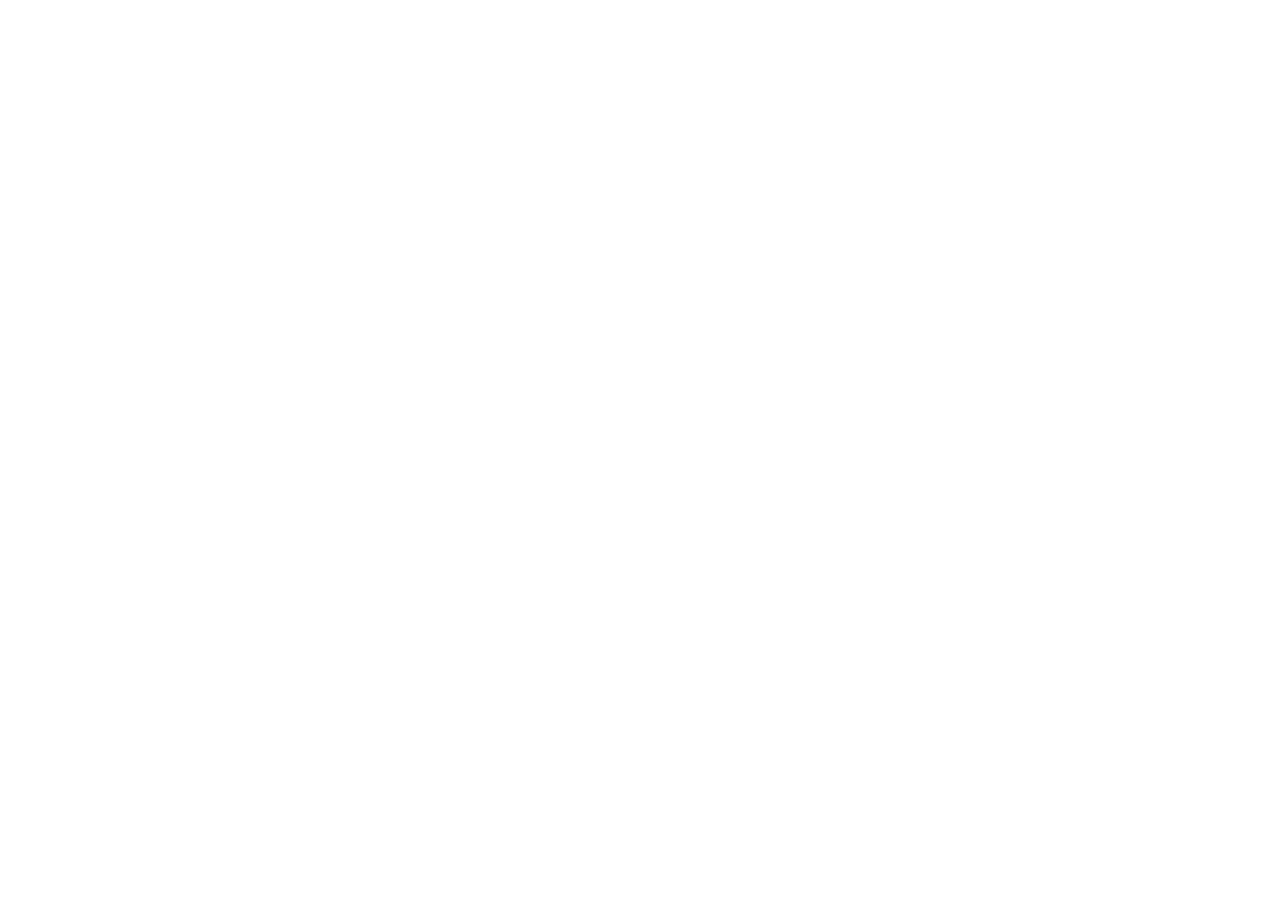
==== index.html @ ca8a588e "Initial commit" ====
<!DOCTYPE html>
<html>
<head>
    <title>Tedee Bridge API</title>
    <!-- Needed for adaptive design -->
    <meta charset="utf-8"/>
    <meta name="viewport" content="width=device-width, initial-scale=1">
    <link href="https://fonts.googleapis.com/css?family=Montserrat:300,400,700|Roboto:300,400,700" rel="stylesheet">

    <!--
    ReDoc doesn't change outer page styles
    -->
    <style>
        body {
            margin: 0;
            padding: 0;
        }
    </style>
</head>
<body>
<redoc spec-url='spec.json'></redoc>
<script src="https://cdn.redoc.ly/redoc/latest/bundles/redoc.standalone.js"> </script>
</body>
</html>
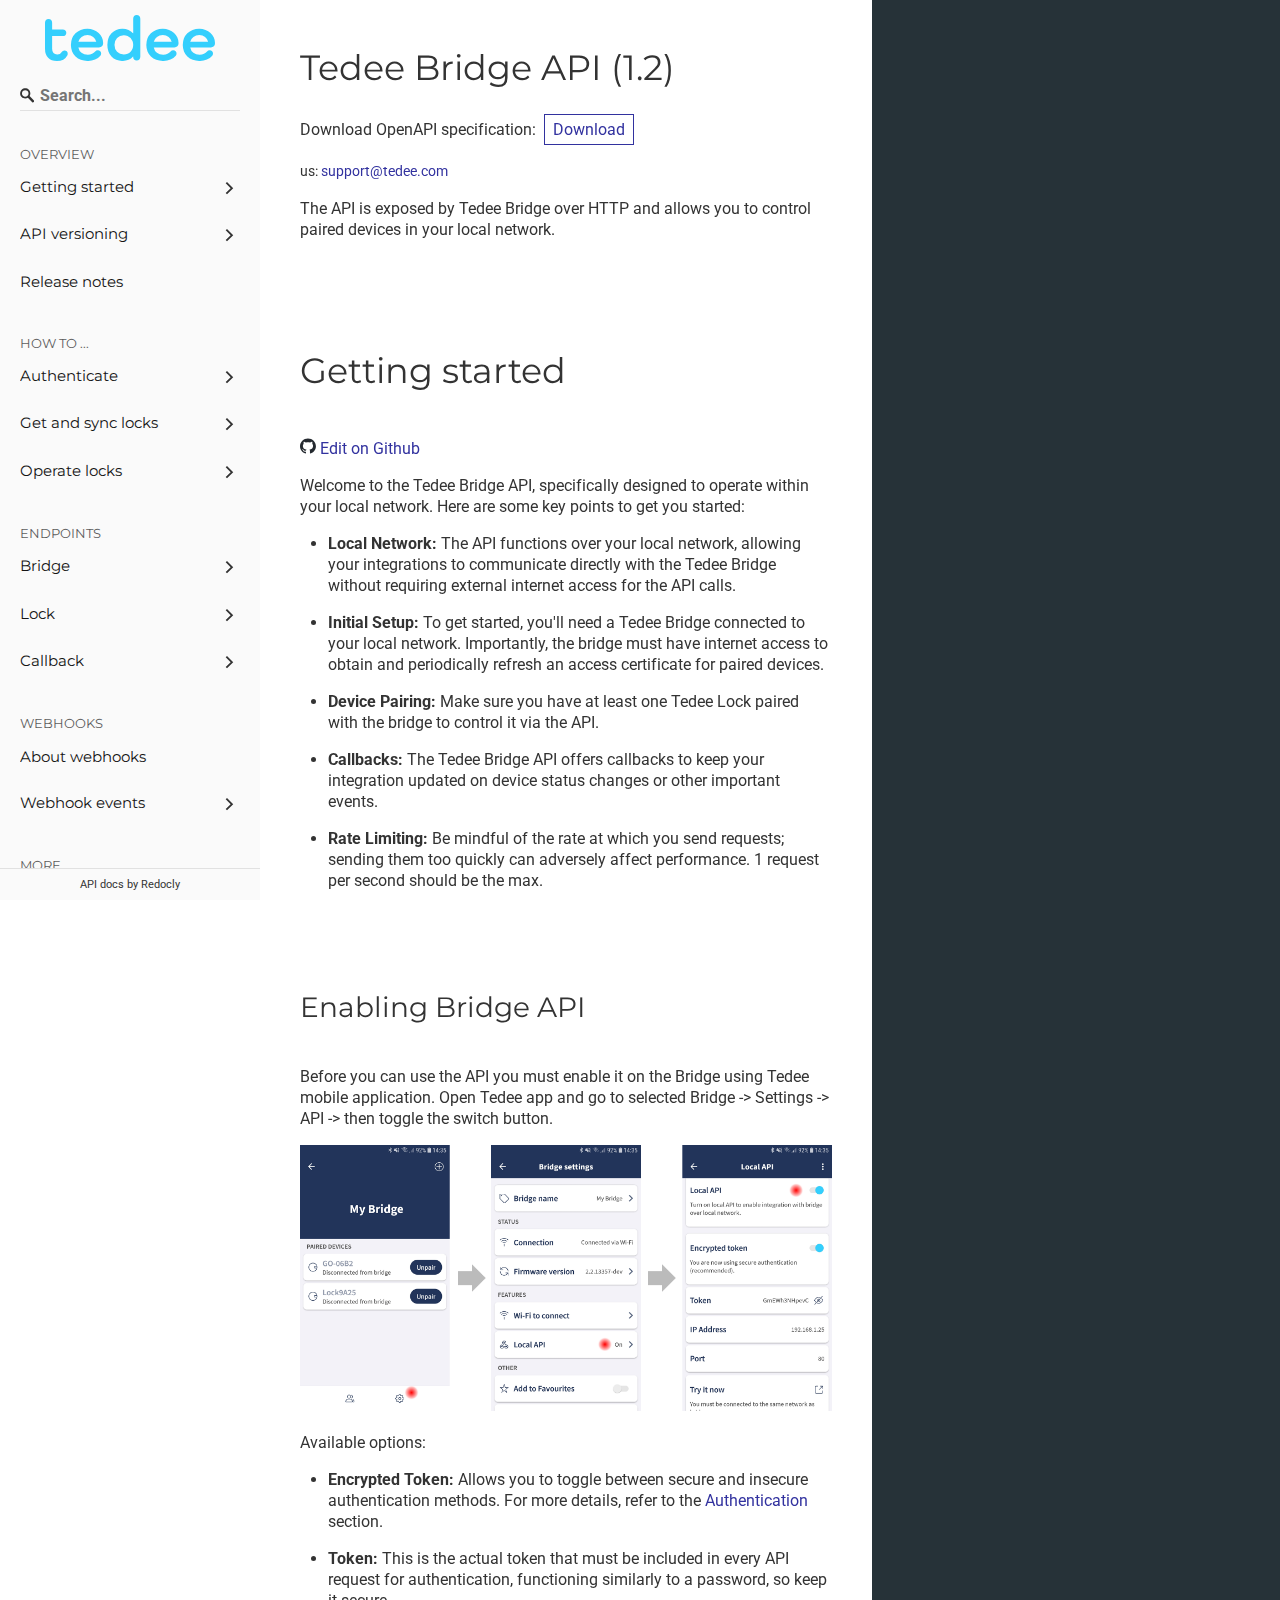
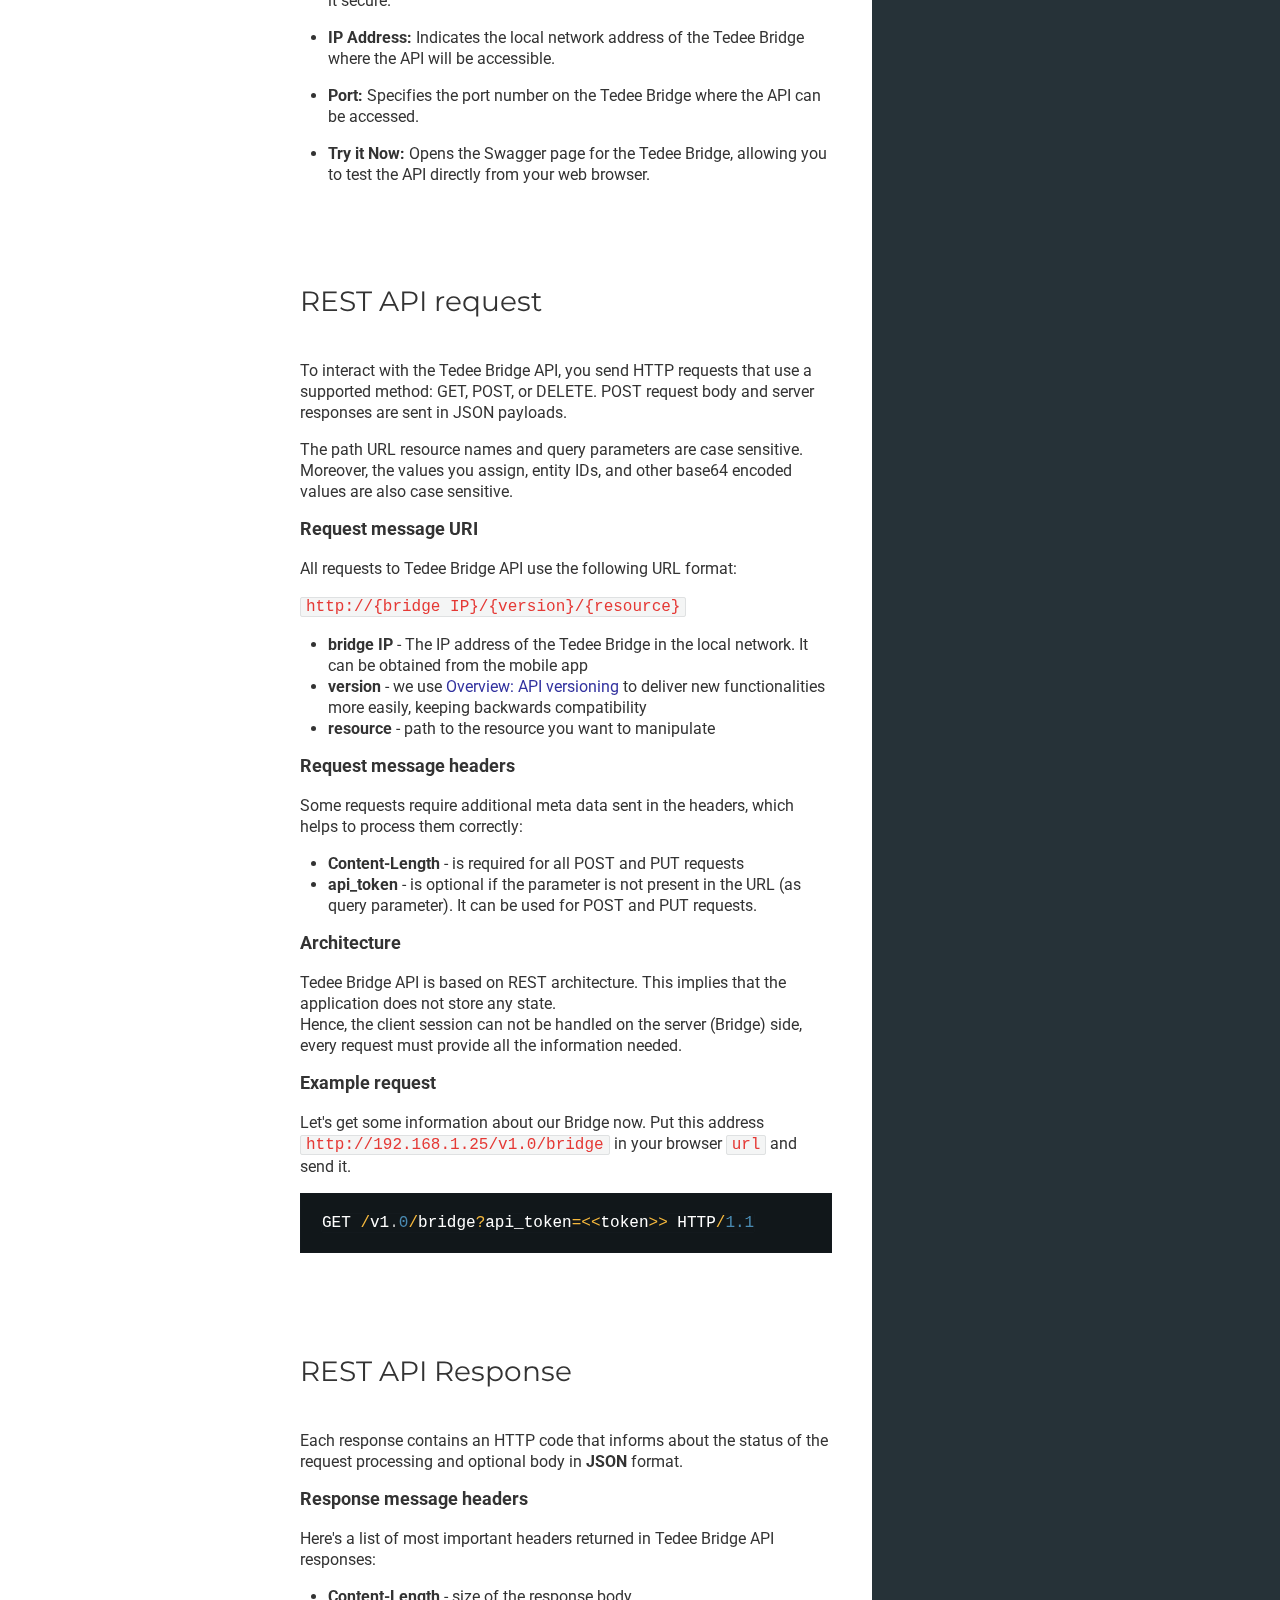
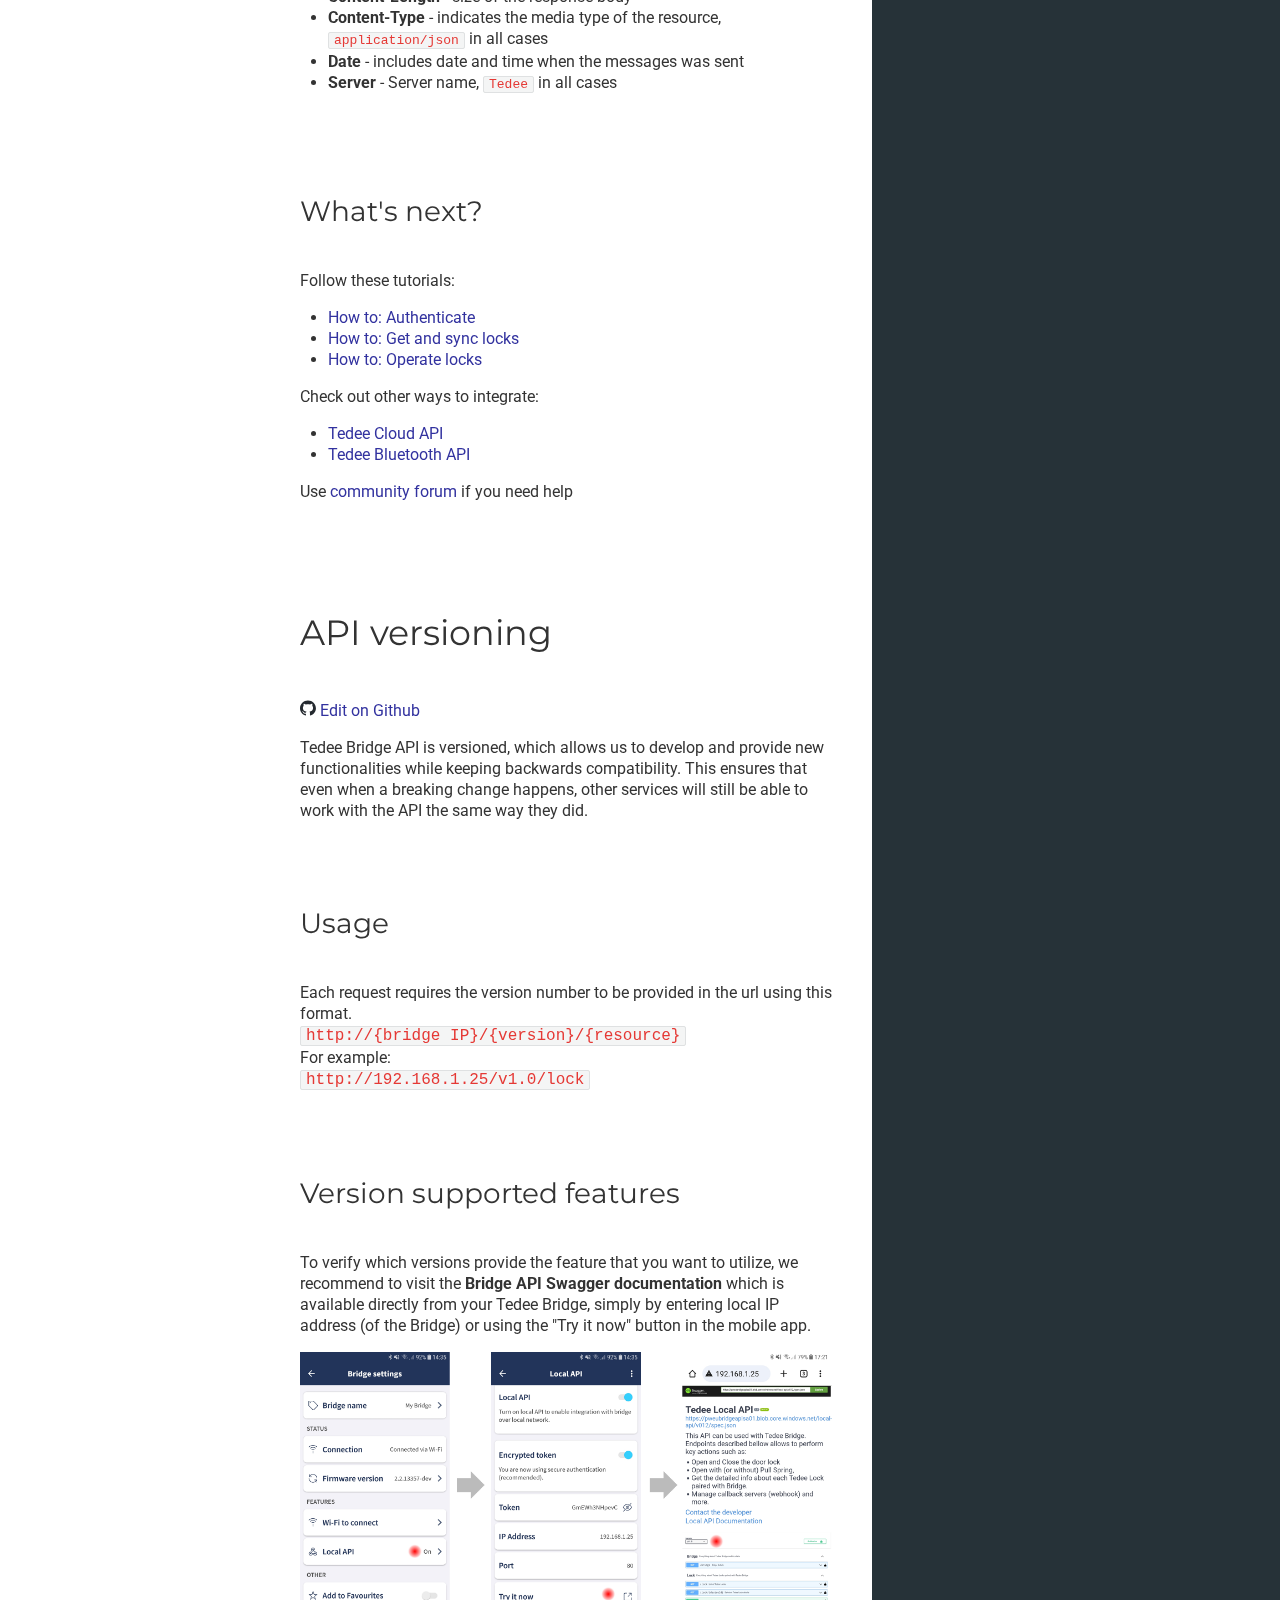
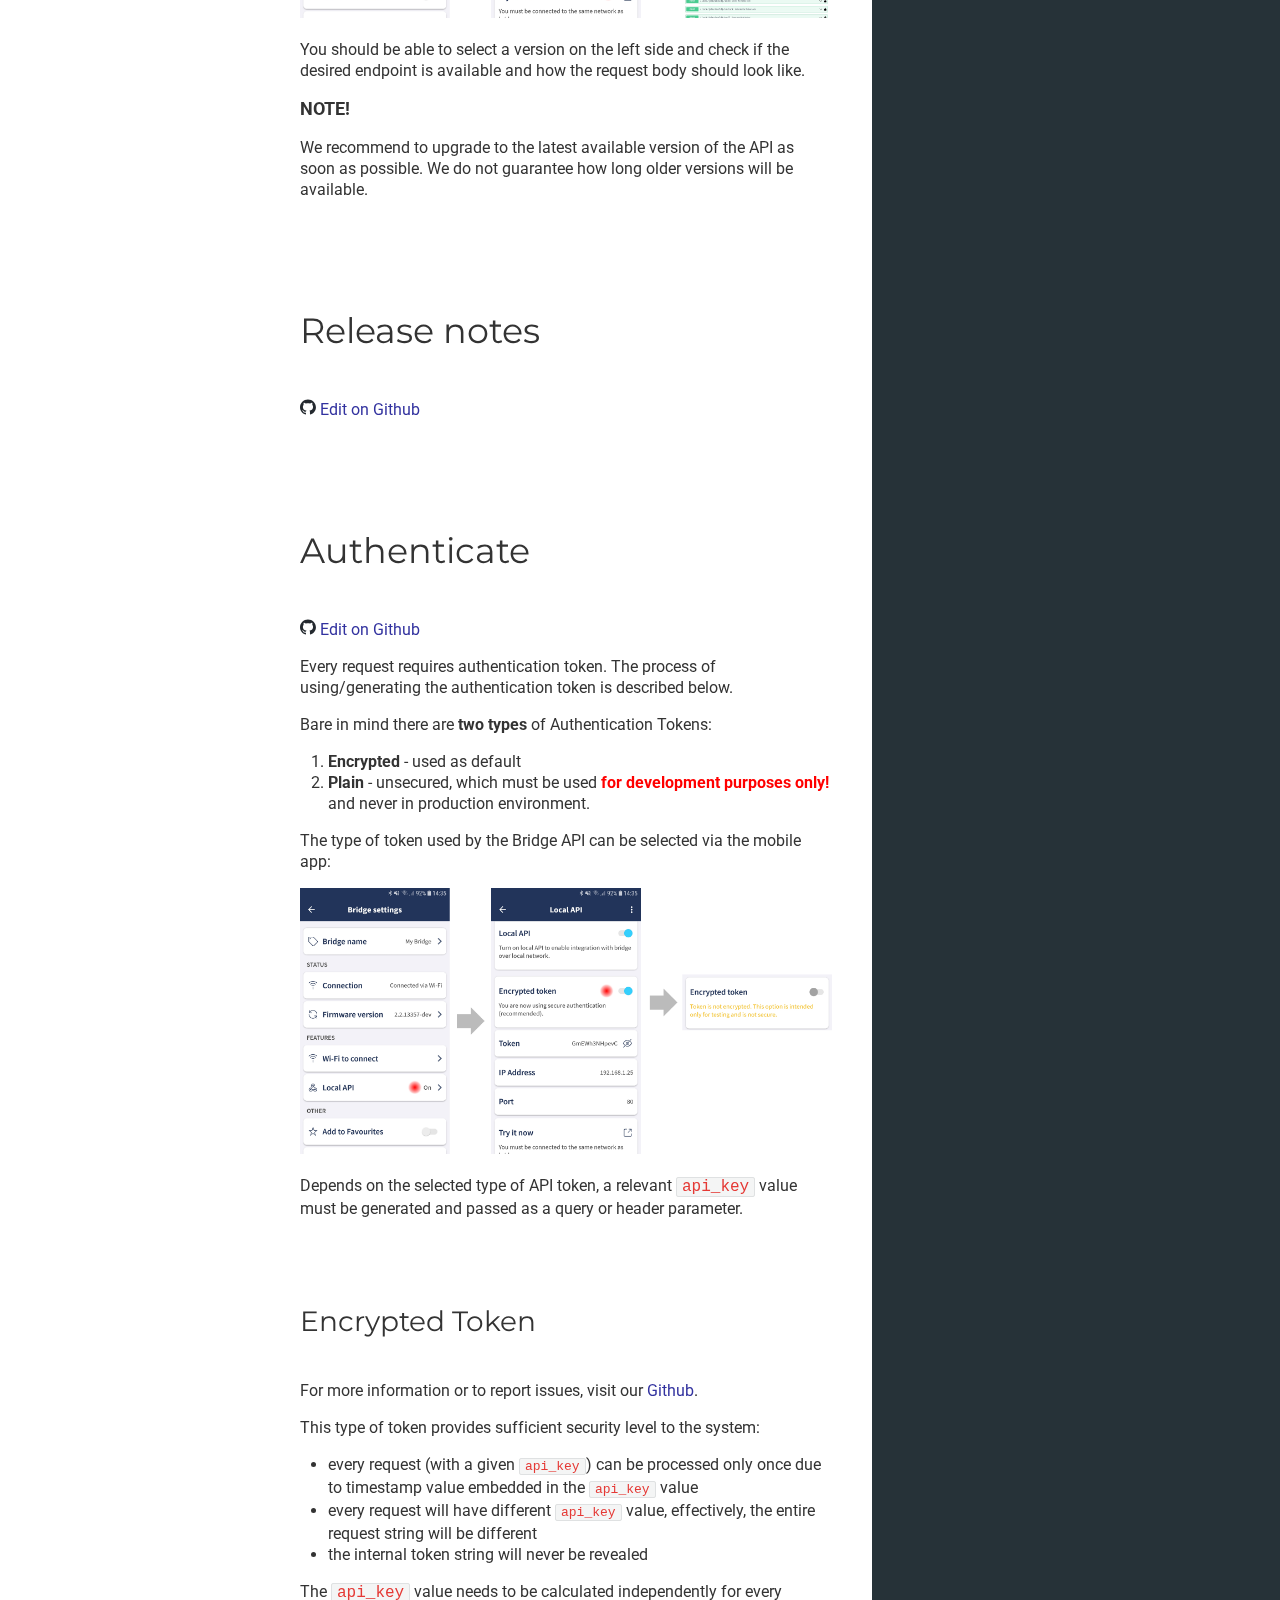
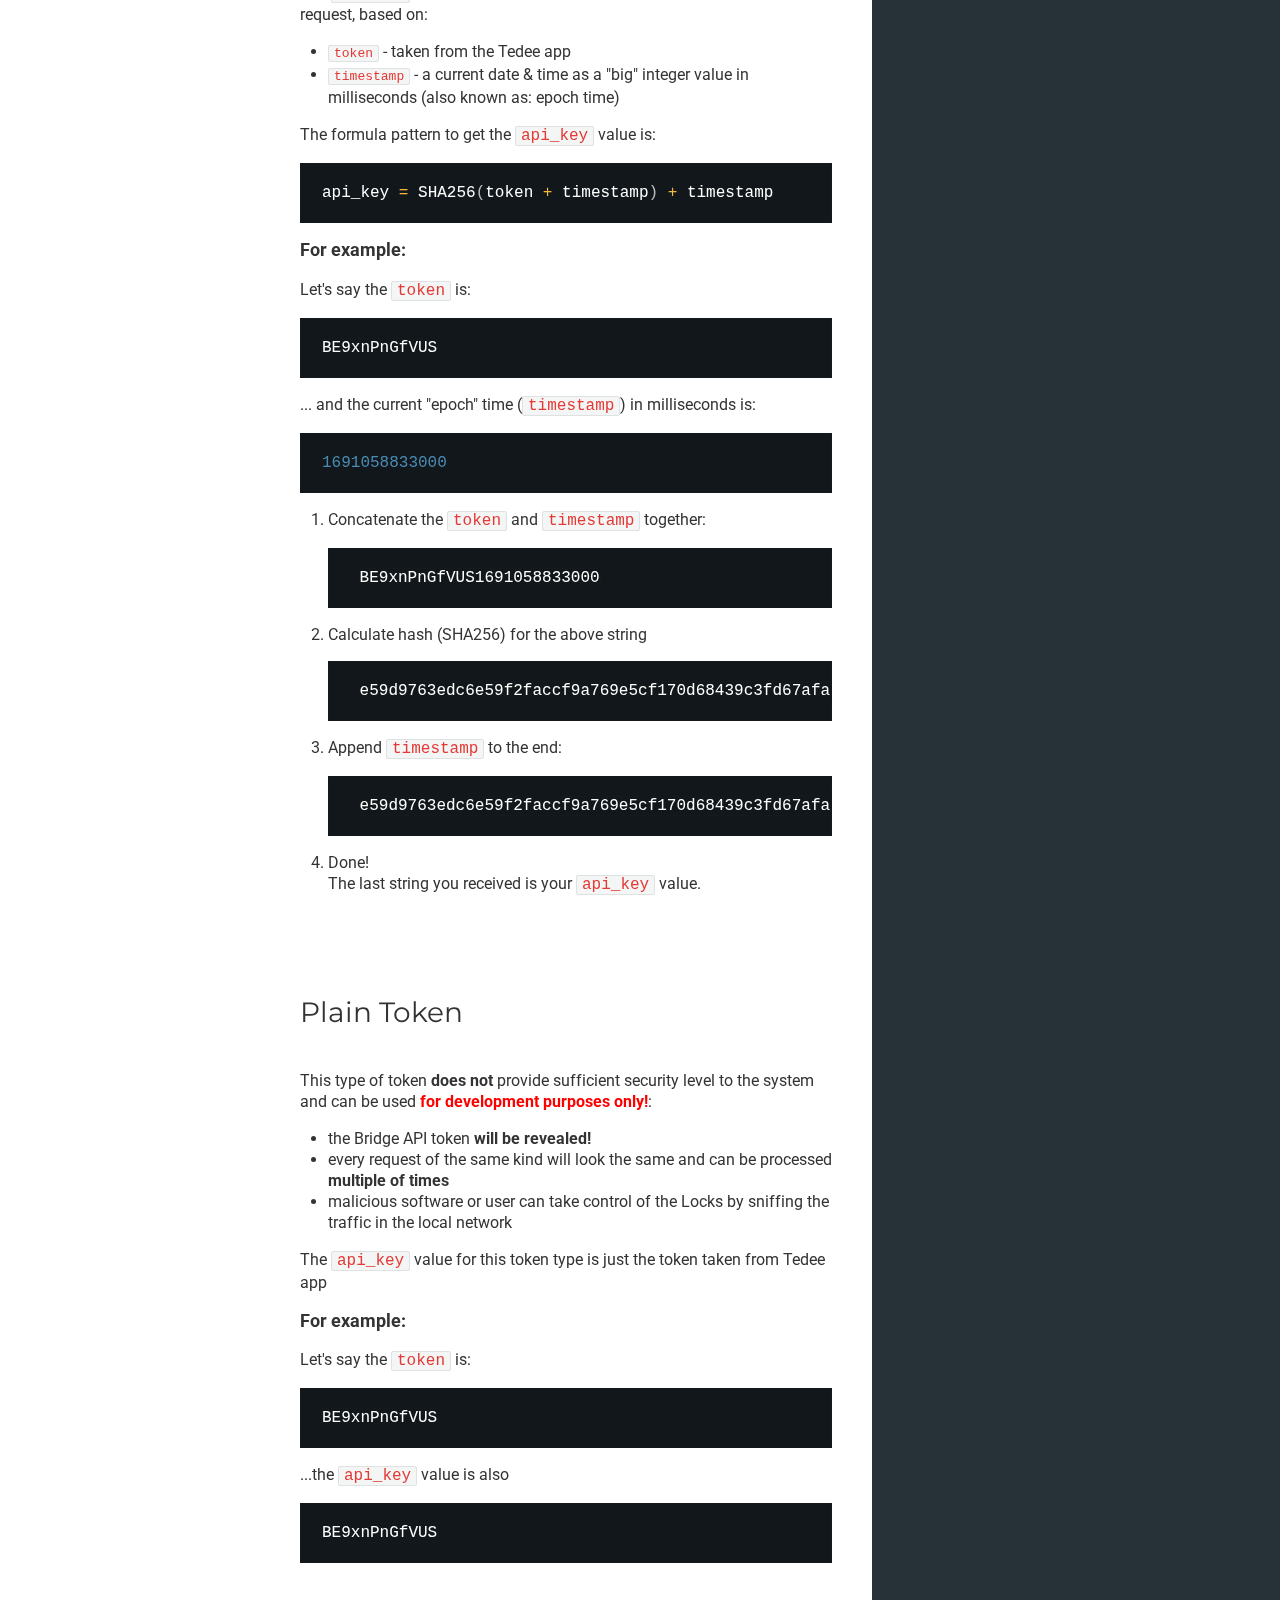
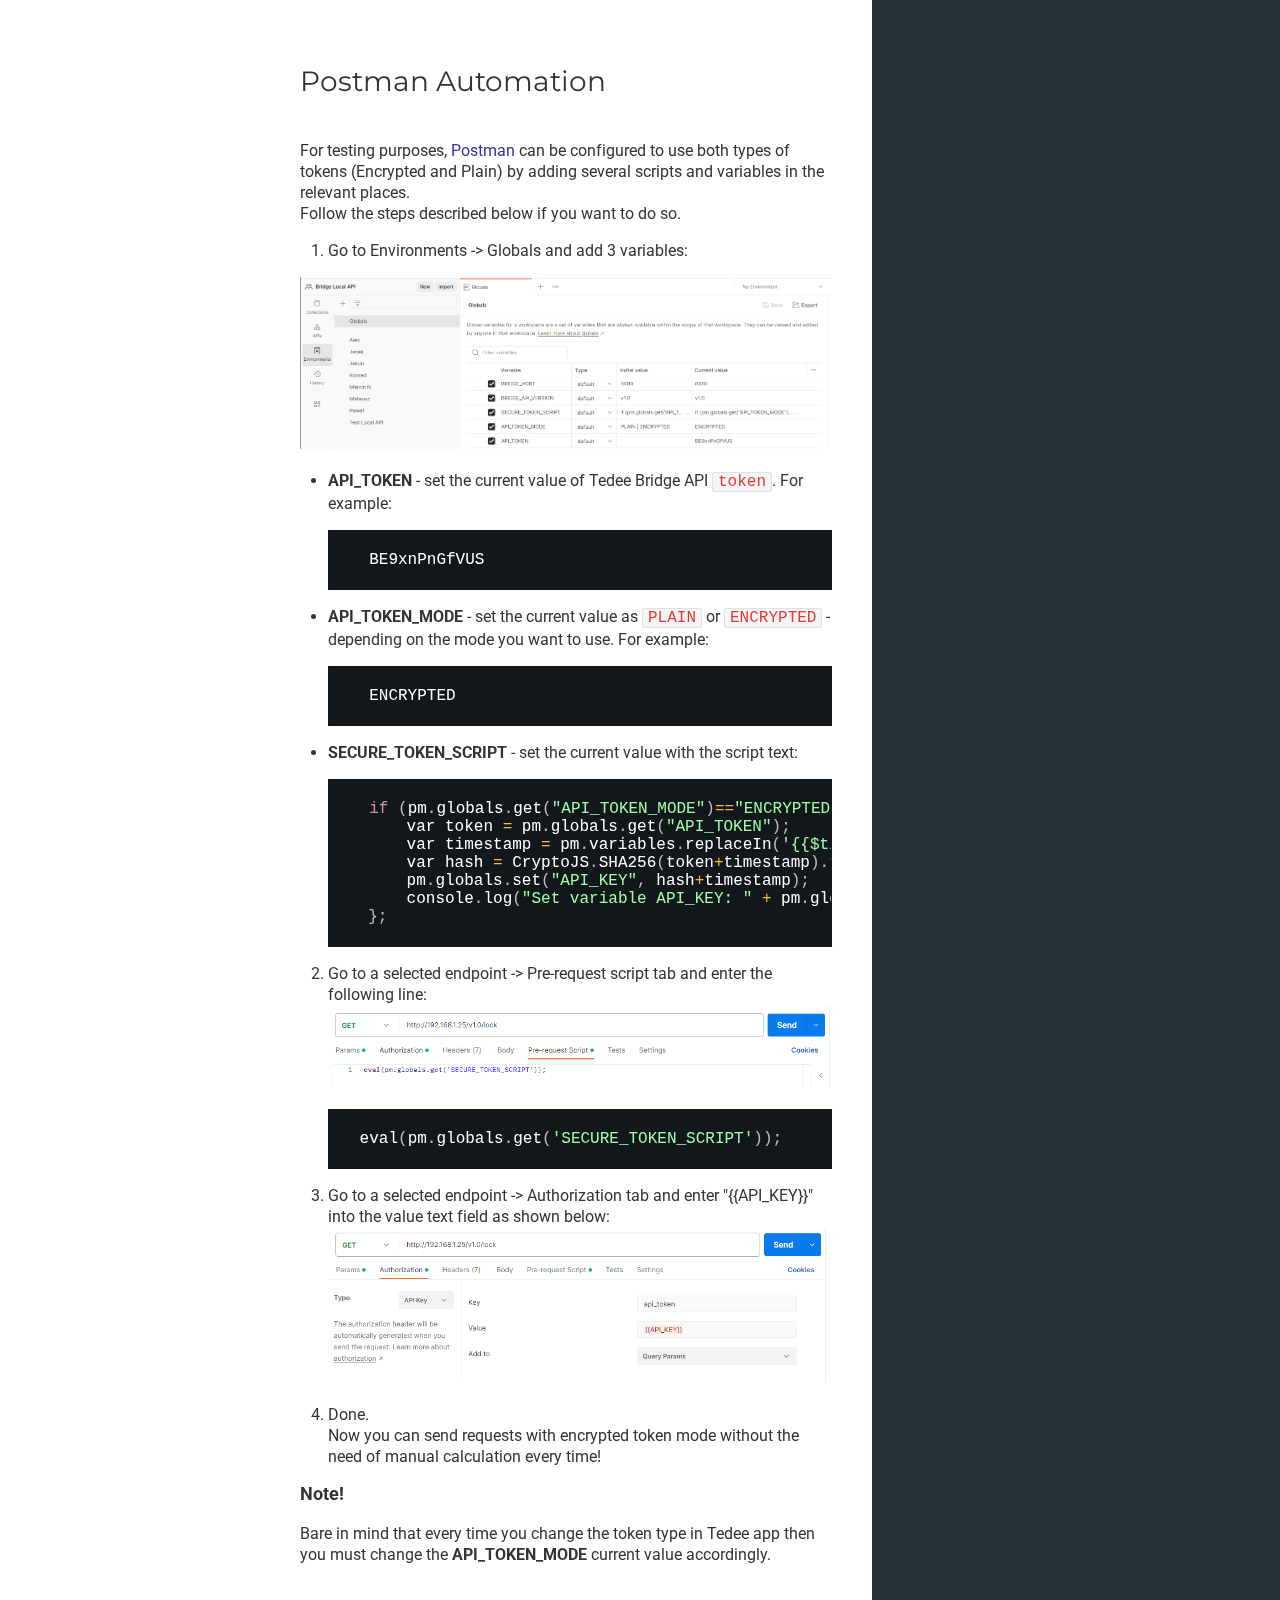
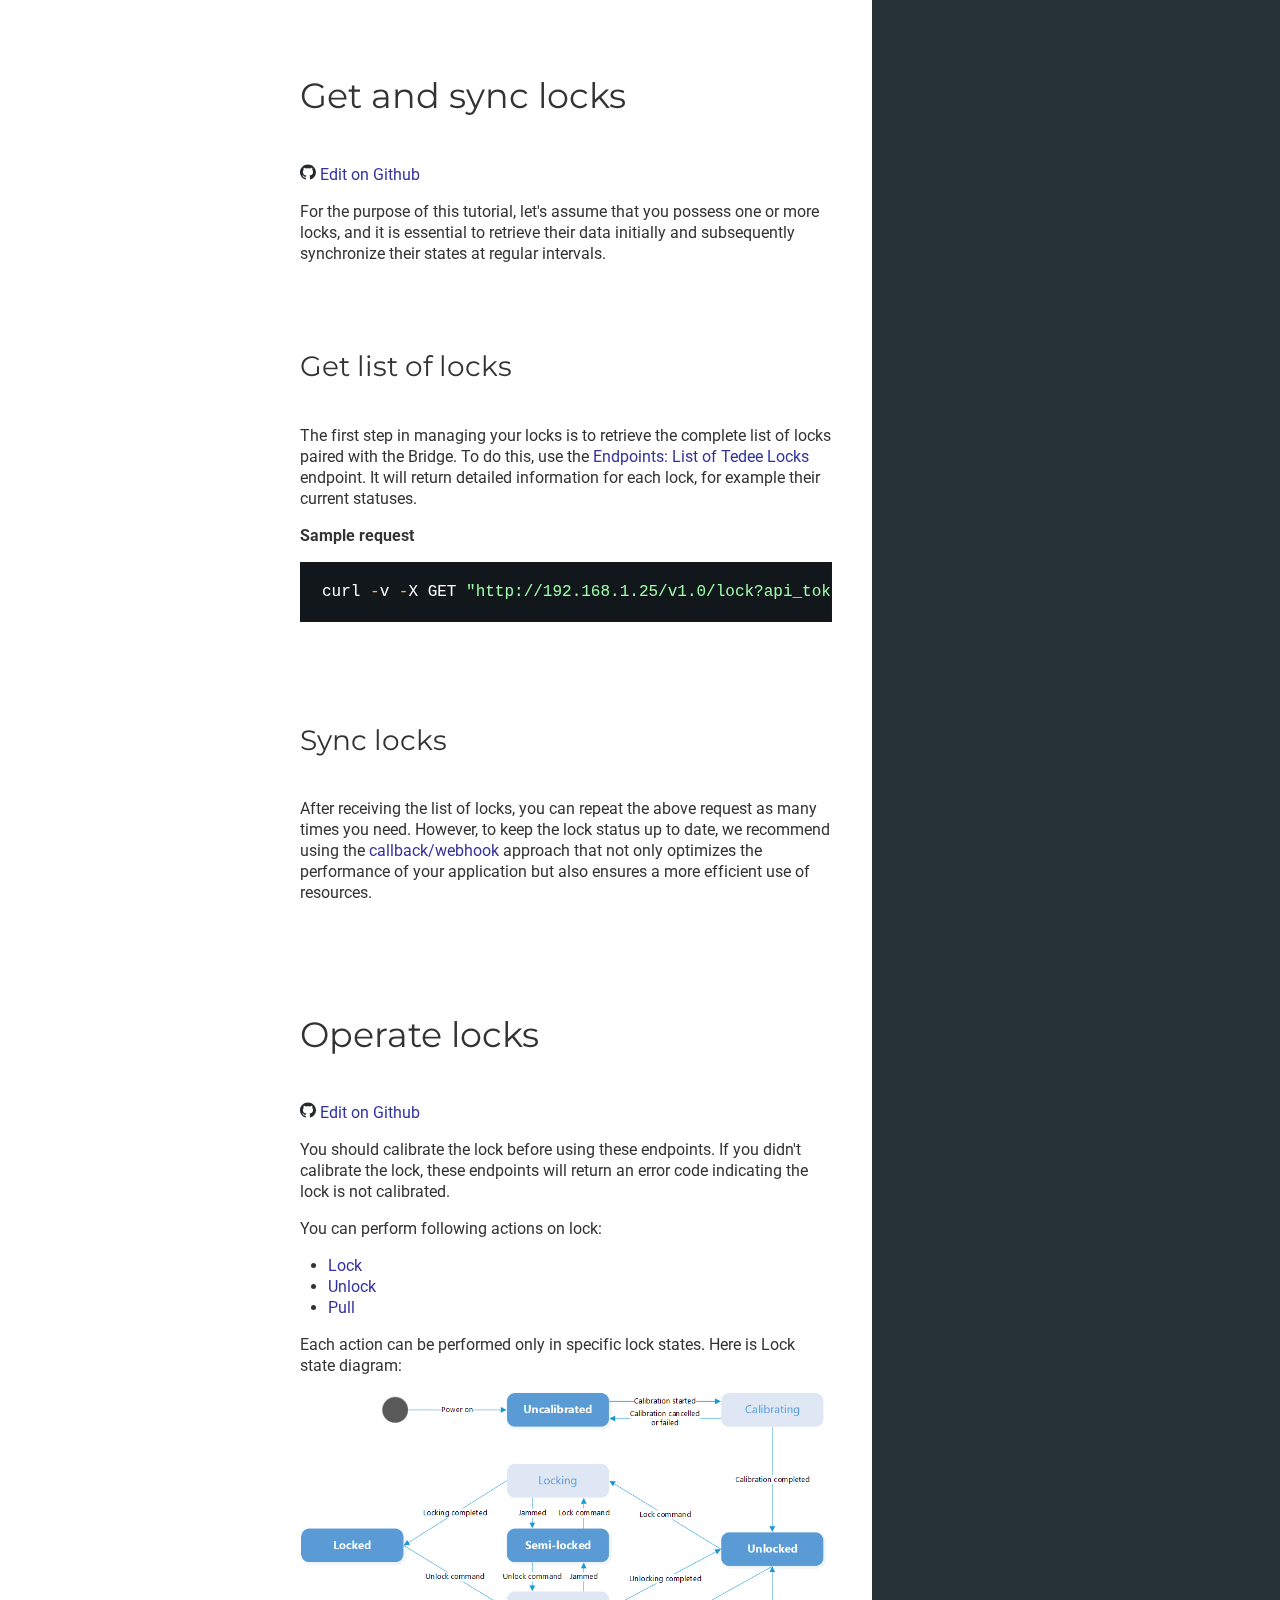
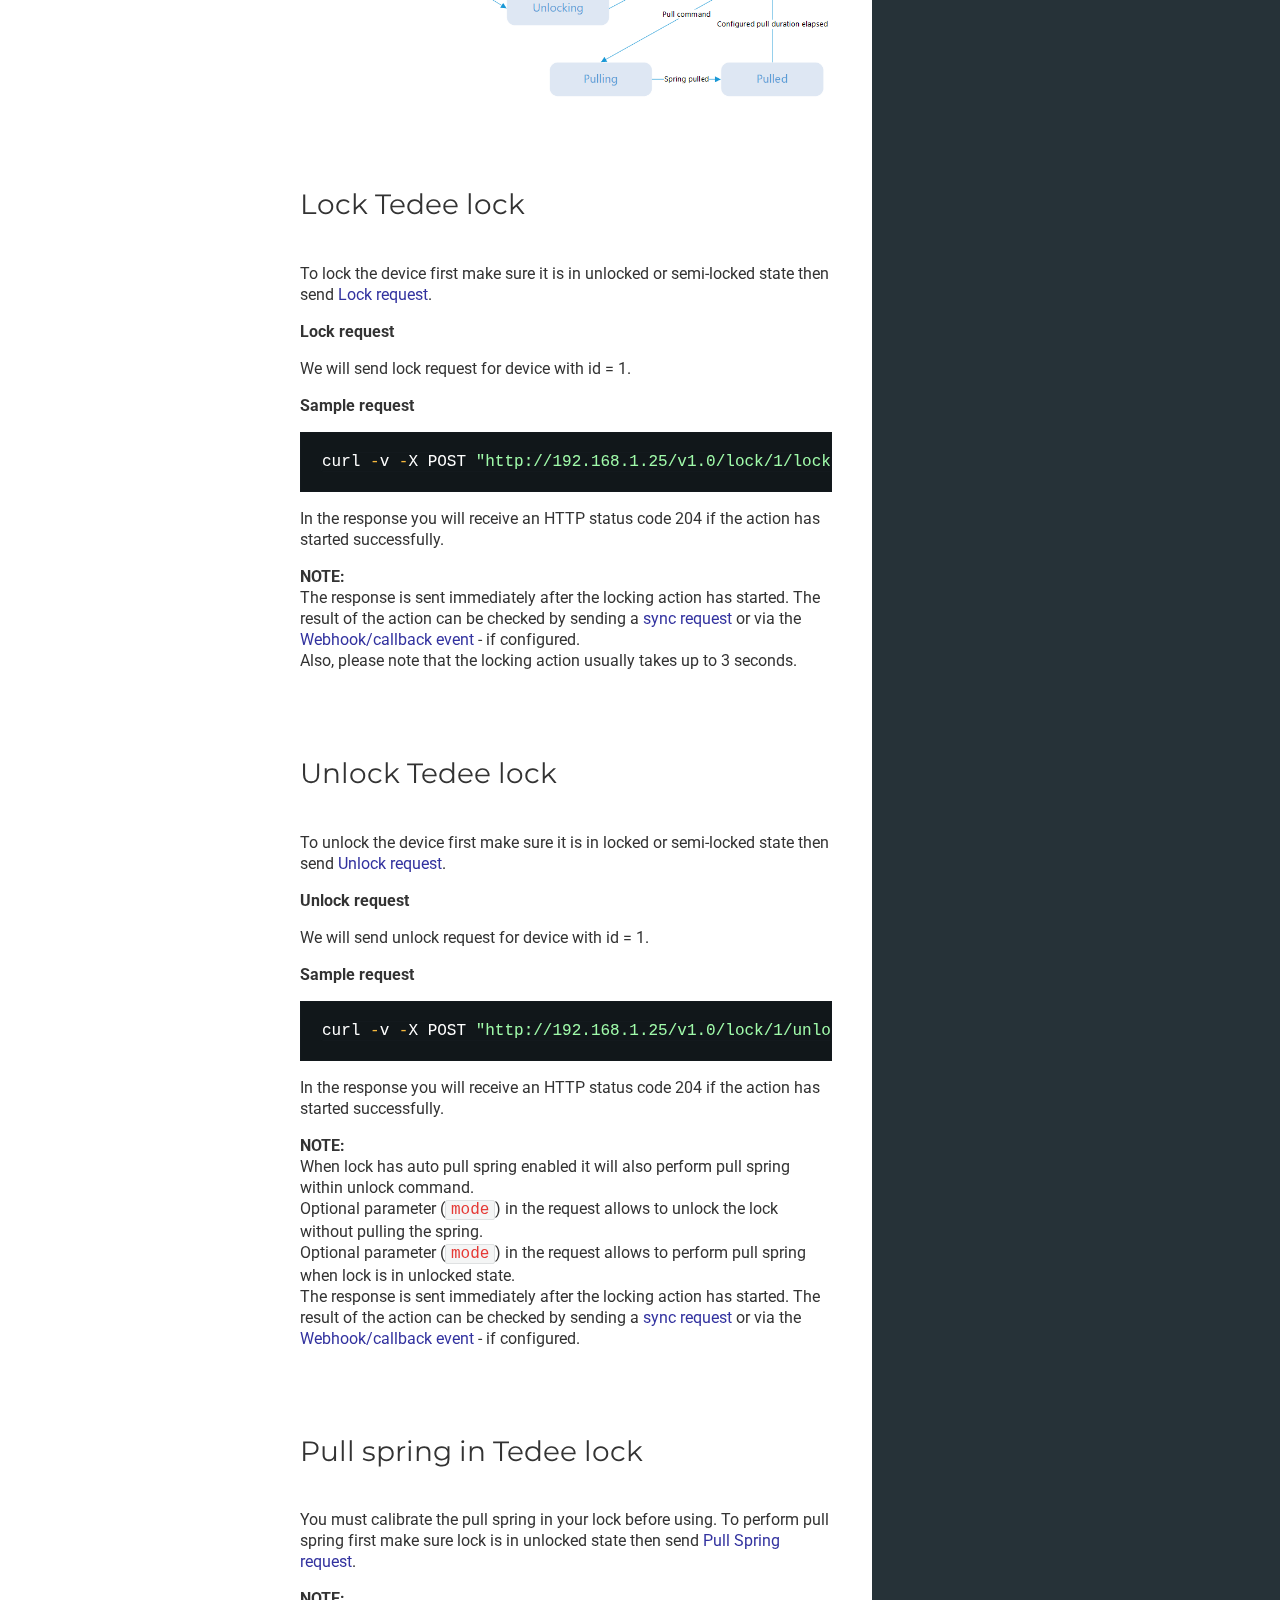
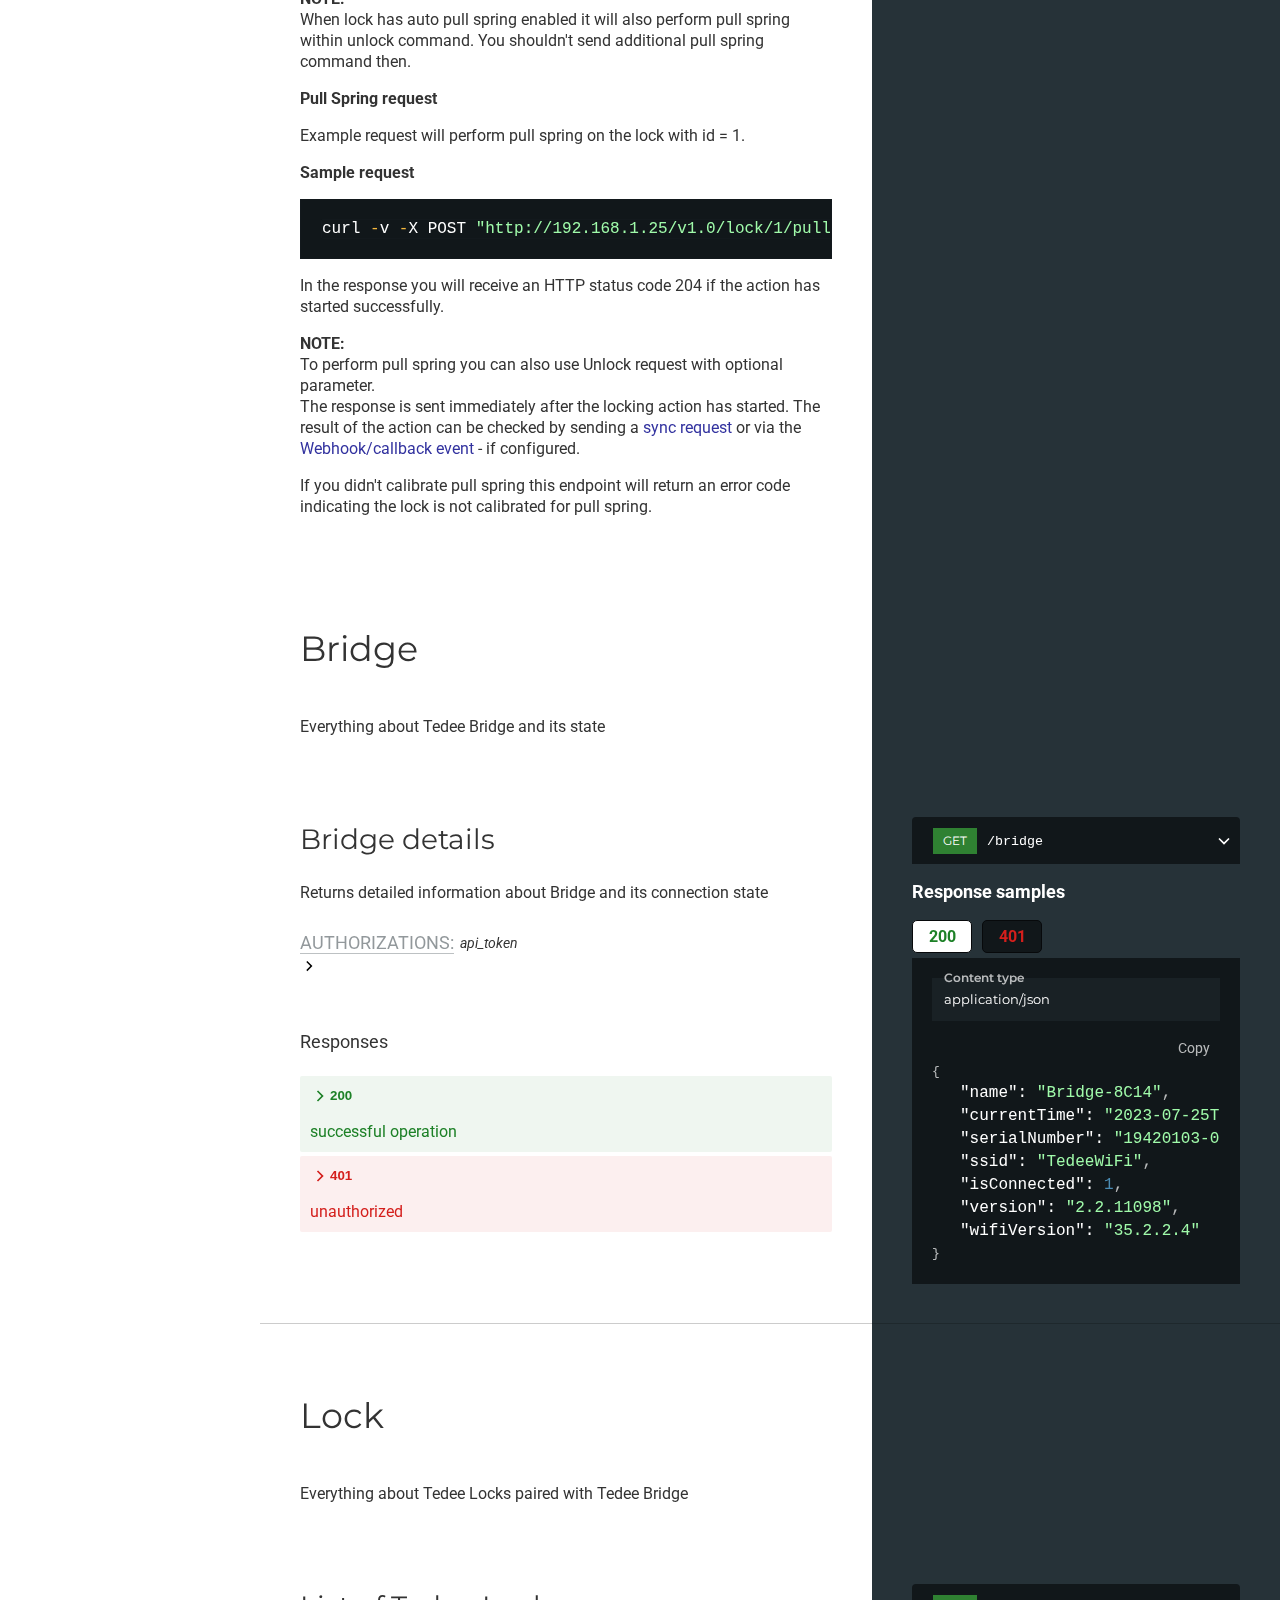
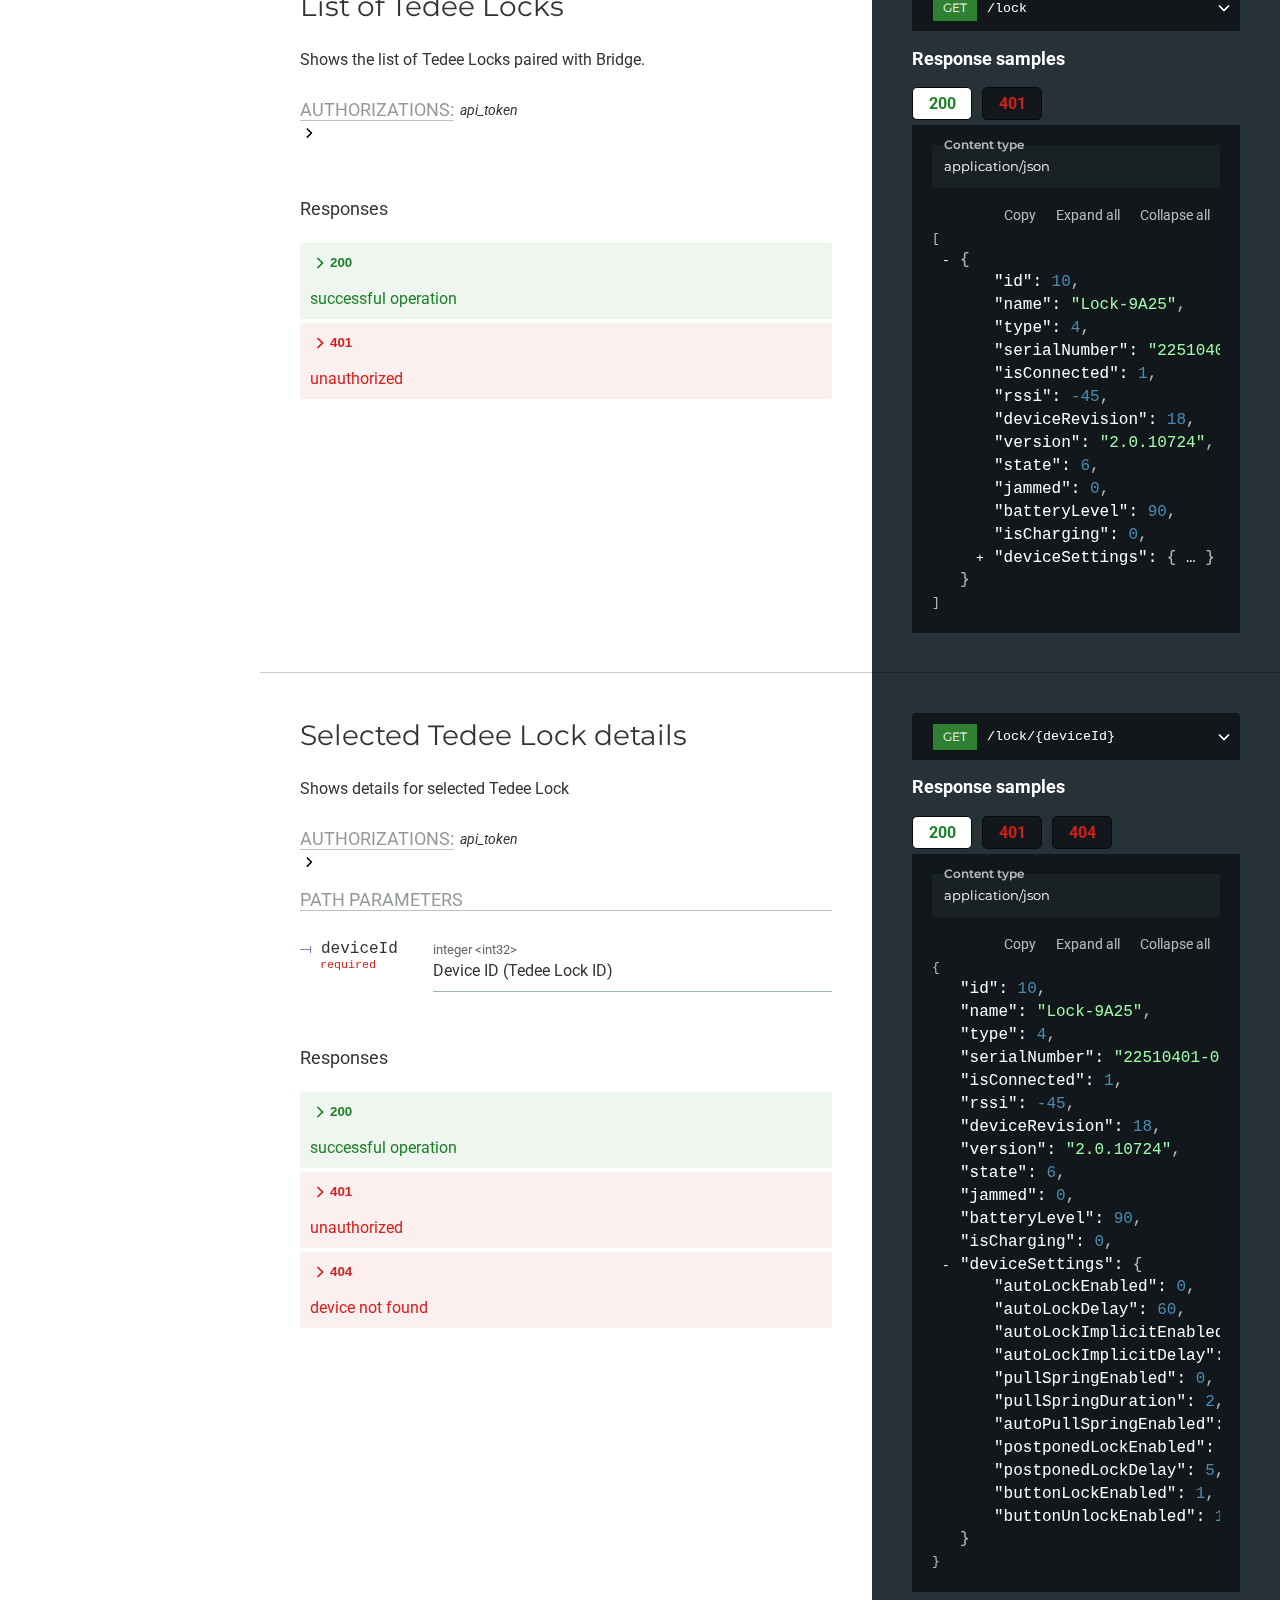
==== commit d7aef3e4: "Static redoc script (#24)" ====
--- a/index.html
+++ b/index.html
@@ -1,9 +1,22 @@
 <!DOCTYPE html>
 <html>
+
 <head>
+    <!-- Google tag (gtag.js) -->
+    <script async src="https://www.googletagmanager.com/gtag/js?id=G-03L28GH968"></script>
+    <script>window.dataLayer = window.dataLayer || [];
+
+        function gtag() {
+            dataLayer.push(arguments);
+        }
+
+        gtag('js', new Date());
+        gtag('config', 'G-03L28GH968'); </script>
     <title>Tedee Bridge API</title>
     <!-- Needed for adaptive design -->
-    <meta charset="utf-8"/>
+    <meta charset="utf-8" />
+    <meta name="description" content="
+    Documentation of Tedee Bridge Local API that allows you to write integration with Tedee devices within you local network." />
     <meta name="viewport" content="width=device-width, initial-scale=1">
     <link href="https://fonts.googleapis.com/css?family=Montserrat:300,400,700|Roboto:300,400,700" rel="stylesheet">
 
@@ -15,10 +28,87 @@
             margin: 0;
             padding: 0;
         }
+
+        h1 {
+            font-size: 2.5em !important;
+        }
+
+        h2 {
+            font-size: 2em !important;
+        }
+
+        h3 {
+            font-size: 1.25em !important;
+        }
+
+        h4 {
+            font-size: 1.5em !important;
+        }
+
+        h5 {
+            font-size: 1.3em !important;
+        }
+
+        li {
+            font-size: 16px !important;
+        }
+
+        p {
+            font-size: 16px !important;
+            & strong {
+                font-size: 16px !important;
+            }
+            & code {
+                font-size: 16px !important;
+            }
+        }
+
+        pre {
+            font-size: 16px !important;
+            & code {
+                font-size: 16px !important;
+            }
+            & span {
+                font-size: 16px !important;
+            }
+        }
+
+        .scrollbar-container {
+            & span {
+                color: rgb(20,20,20) !important;
+                font-weight: 400;
+            }
+        }
+
+        .sc-jIGnZt.ivhHdl {
+                padding: 15px 45px !important;
+        }
+
+        div[role=search] {
+            font-size: 16px;
+            & input {
+                font-size: 16px;
+            }
+        }
+
+        .property-name {
+            font-size: 16px !important;
+        }
+
+        .title-for-index {
+            position: absolute;
+            top: 0;
+            left: 0;
+            z-index: -1;
+            opacity: 0;
+        }
     </style>
 </head>
+
 <body>
-<redoc spec-url='spec.json'></redoc>
-<script src="https://cdn.redoc.ly/redoc/latest/bundles/redoc.standalone.js"> </script>
+    <h1 class="title-for-index">Tedee Bridge API</h1>
+    <redoc spec-url='spec.json'></redoc>
+    <script src="./redoc.standalone.js"> </script>
 </body>
+
 </html>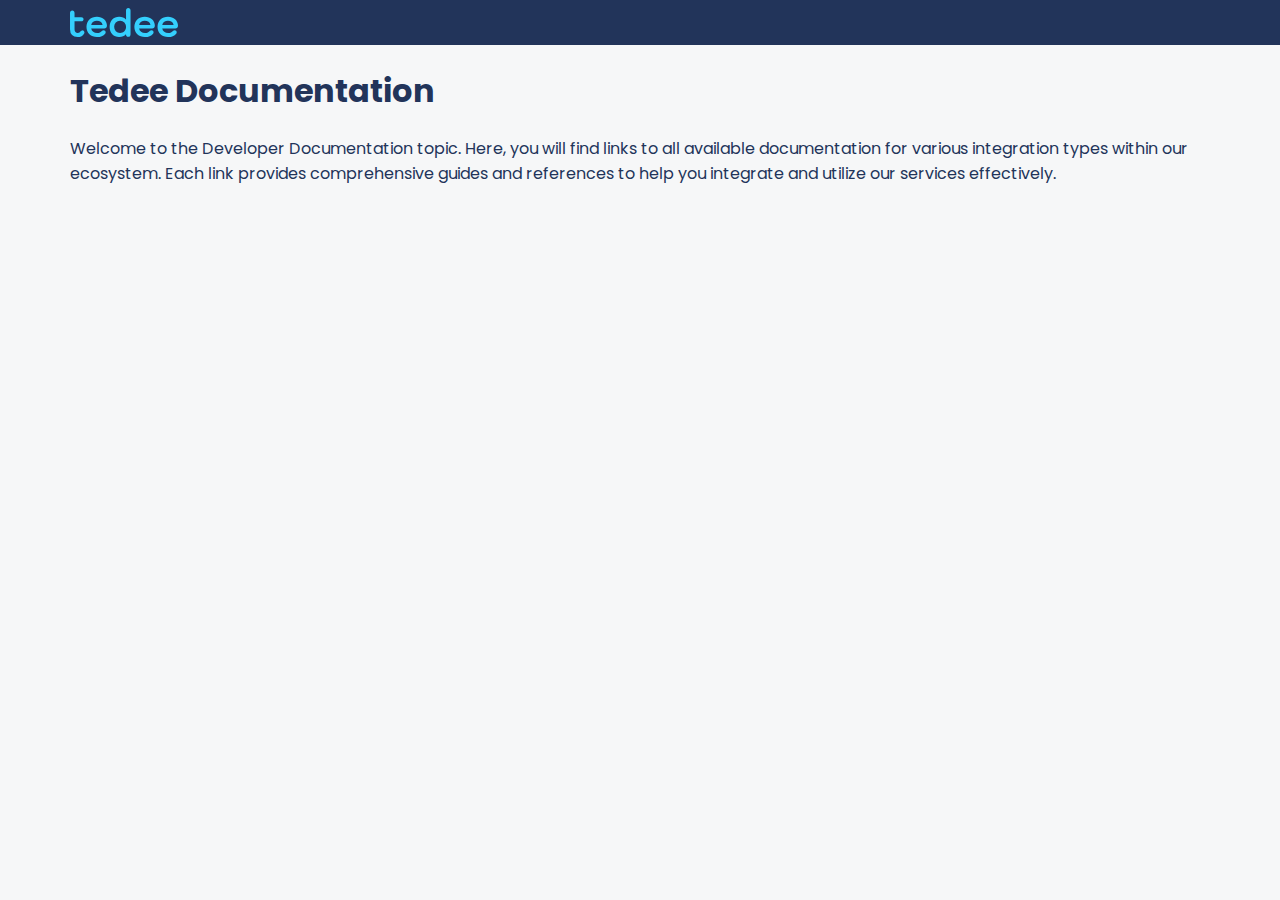
==== commit 27f816df: "Master docs configuration" ====
--- a/index.html
+++ b/index.html
@@ -1,114 +1,25 @@
 <!DOCTYPE html>
 <html>
+<head>
+    <title>Tedee Documentation</title>
+    <meta name="viewport" content="width=device-width, initial-scale=1">
+    <link rel="stylesheet" href="/styles.css">
+</head>
+<body>
+    <div class="header">
+        <div class="container">
+            <img src="/assets/main_logo.svg" alt="Tedee logo">
+        </div>
+    </div>
+    <div class="documentation container">
+        <h1>Tedee Documentation</h1>
 
-<head>
-    <!-- Google tag (gtag.js) -->
-    <script async src="https://www.googletagmanager.com/gtag/js?id=G-03L28GH968"></script>
-    <script>window.dataLayer = window.dataLayer || [];
+        <p>
+            Welcome to the Developer Documentation topic. Here, you will find links to all available documentation for various integration types within our ecosystem. Each link provides comprehensive guides and references to help you integrate and utilize our services effectively.
+        </p>
 
-        function gtag() {
-            dataLayer.push(arguments);
-        }
-
-        gtag('js', new Date());
-        gtag('config', 'G-03L28GH968'); </script>
-    <title>Tedee Bridge API</title>
-    <!-- Needed for adaptive design -->
-    <meta charset="utf-8" />
-    <meta name="description" content="
-    Documentation of Tedee Bridge Local API that allows you to write integration with Tedee devices within you local network." />
-    <meta name="viewport" content="width=device-width, initial-scale=1">
-    <link href="https://fonts.googleapis.com/css?family=Montserrat:300,400,700|Roboto:300,400,700" rel="stylesheet">
-
-    <!--
-    ReDoc doesn't change outer page styles
-    -->
-    <style>
-        body {
-            margin: 0;
-            padding: 0;
-        }
-
-        h1 {
-            font-size: 2.5em !important;
-        }
-
-        h2 {
-            font-size: 2em !important;
-        }
-
-        h3 {
-            font-size: 1.25em !important;
-        }
-
-        h4 {
-            font-size: 1.5em !important;
-        }
-
-        h5 {
-            font-size: 1.3em !important;
-        }
-
-        li {
-            font-size: 16px !important;
-        }
-
-        p {
-            font-size: 16px !important;
-            & strong {
-                font-size: 16px !important;
-            }
-            & code {
-                font-size: 16px !important;
-            }
-        }
-
-        pre {
-            font-size: 16px !important;
-            & code {
-                font-size: 16px !important;
-            }
-            & span {
-                font-size: 16px !important;
-            }
-        }
-
-        .scrollbar-container {
-            & span {
-                color: rgb(20,20,20) !important;
-                font-weight: 400;
-            }
-        }
-
-        .sc-jIGnZt.ivhHdl {
-                padding: 15px 45px !important;
-        }
-
-        div[role=search] {
-            font-size: 16px;
-            & input {
-                font-size: 16px;
-            }
-        }
-
-        .property-name {
-            font-size: 16px !important;
-        }
-
-        .title-for-index {
-            position: absolute;
-            top: 0;
-            left: 0;
-            z-index: -1;
-            opacity: 0;
-        }
-    </style>
-</head>
-
-<body>
-    <h1 class="title-for-index">Tedee Bridge API</h1>
-    <redoc spec-url='spec.json'></redoc>
-    <script src="./redoc.standalone.js"> </script>
+        <div class="documentation-links"></div>
+    </div>
+    <script src="index.js" type="application/javascript"/>
 </body>
-
 </html>--- a/styles.css
+++ b/styles.css
@@ -0,0 +1,105 @@
+@import url('https://fonts.googleapis.com/css2?family=Poppins:ital,wght@0,100;0,200;0,300;0,400;0,500;0,600;0,700;0,800;0,900;1,100;1,200;1,300;1,400;1,500;1,600;1,700;1,800;1,900&display=swap');
+
+:root {
+    --color-aqua-blue--500: #34CFFD;
+    --color-midnight-blue-500: #22345A;
+    --color-midnight-blue-50: #F6F7F8;
+}
+
+body {
+    margin: 0;
+    padding: 0;
+    background-color: var(--color-midnight-blue-50);
+    font-size: 16px;
+    font-family: 'Poppins', sans-serif;
+    color: var(--color-midnight-blue-500);
+}
+
+p {
+    margin: 0;
+}
+
+.header {
+    padding: 0.5rem 1rem;
+    background-color: var(--color-midnight-blue-500);
+}
+
+.header img {
+    max-width: 108px;
+}
+
+.documentation {
+
+}
+
+.documentation-links {
+    display: flex;
+    flex-direction: column;
+    gap: 0.6rem;
+    margin-top: 2rem;
+}
+
+.documentation-link {
+    display: flex;
+    flex-direction: column;
+    gap: 8px;
+    position: relative;
+    padding: 1rem 1.5rem;
+    background-color: white;
+    border-radius: 8px;
+    box-shadow: 0 1px 2px 1px rgba(0, 0, 0, 0.07);
+}
+
+.documentation-link a {
+    display: block;
+    width: fit-content;
+    font-size: 1.25rem;
+    text-decoration: none;
+    color: var(--color-aqua-blue--500);
+    transition: 0.3s;
+}
+
+.documentation-link a:hover, .documentation-link a:focus {
+    text-decoration: underline;
+}
+
+.documentation-link p {
+    font-size: 1rem;
+}
+
+.container {
+    display: flex;
+    flex-direction: column;
+    margin: 0 auto;
+    padding: 0 1rem;
+}
+
+@media (min-width: 576px) {
+    .container {
+        max-width: 540px;
+    }
+}
+
+@media (min-width: 768px) {
+    .container {
+        max-width: 720px;
+    }
+}
+
+@media (min-width: 992px) {
+    .container {
+        max-width: 960px;
+    }
+}
+
+@media (min-width: 1200px) {
+    .container {
+        max-width: 1140px;
+    }
+}
+
+@media (min-width: 1400px) {
+    .container {
+        max-width: 1320px;
+    }
+}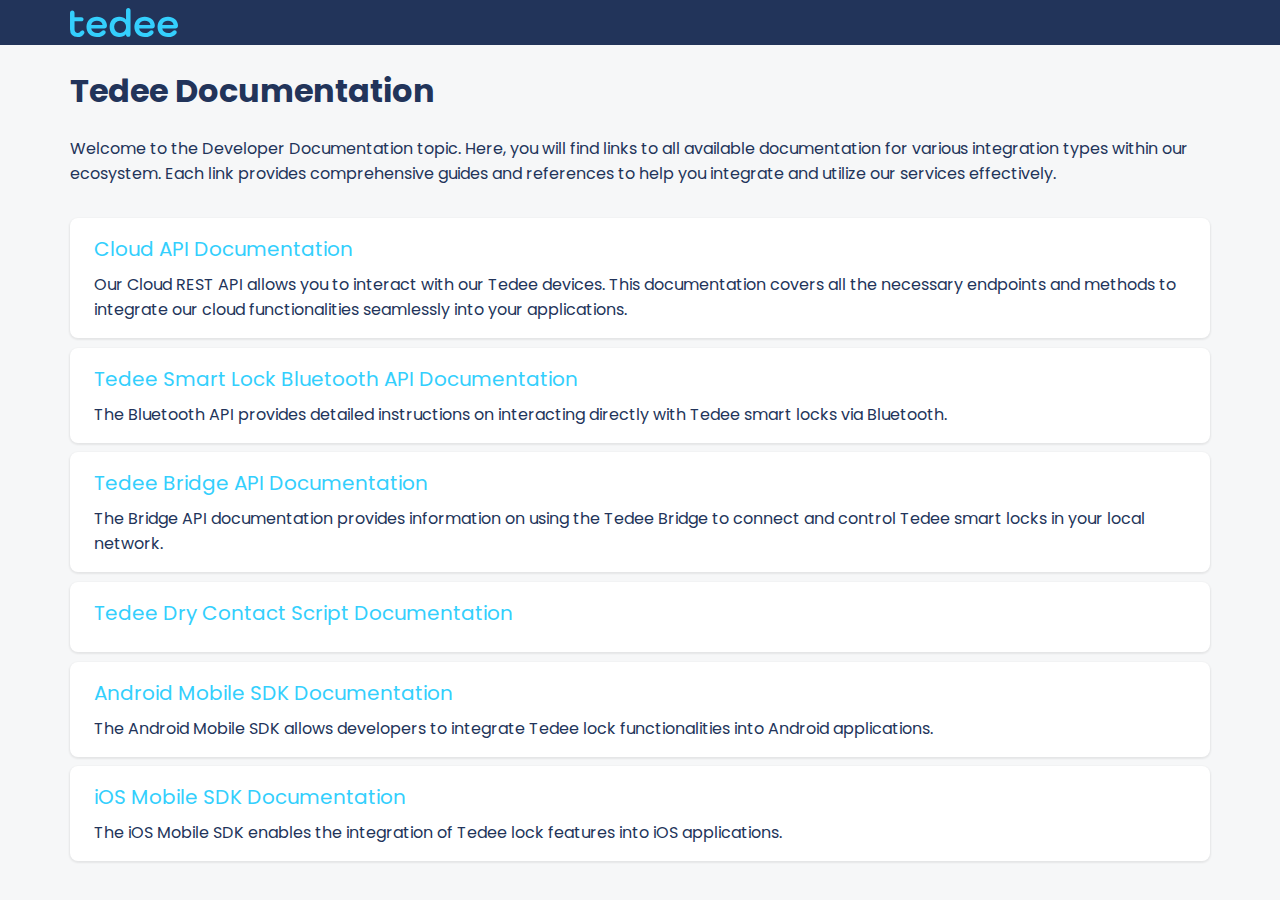
==== commit 87233896: "Fix index.js path" ====
--- a/index.html
+++ b/index.html
@@ -20,6 +20,6 @@
 
         <div class="documentation-links"></div>
     </div>
-    <script src="index.js" type="application/javascript"/>
+    <script src="/index.js" type="application/javascript"></script>
 </body>
 </html>